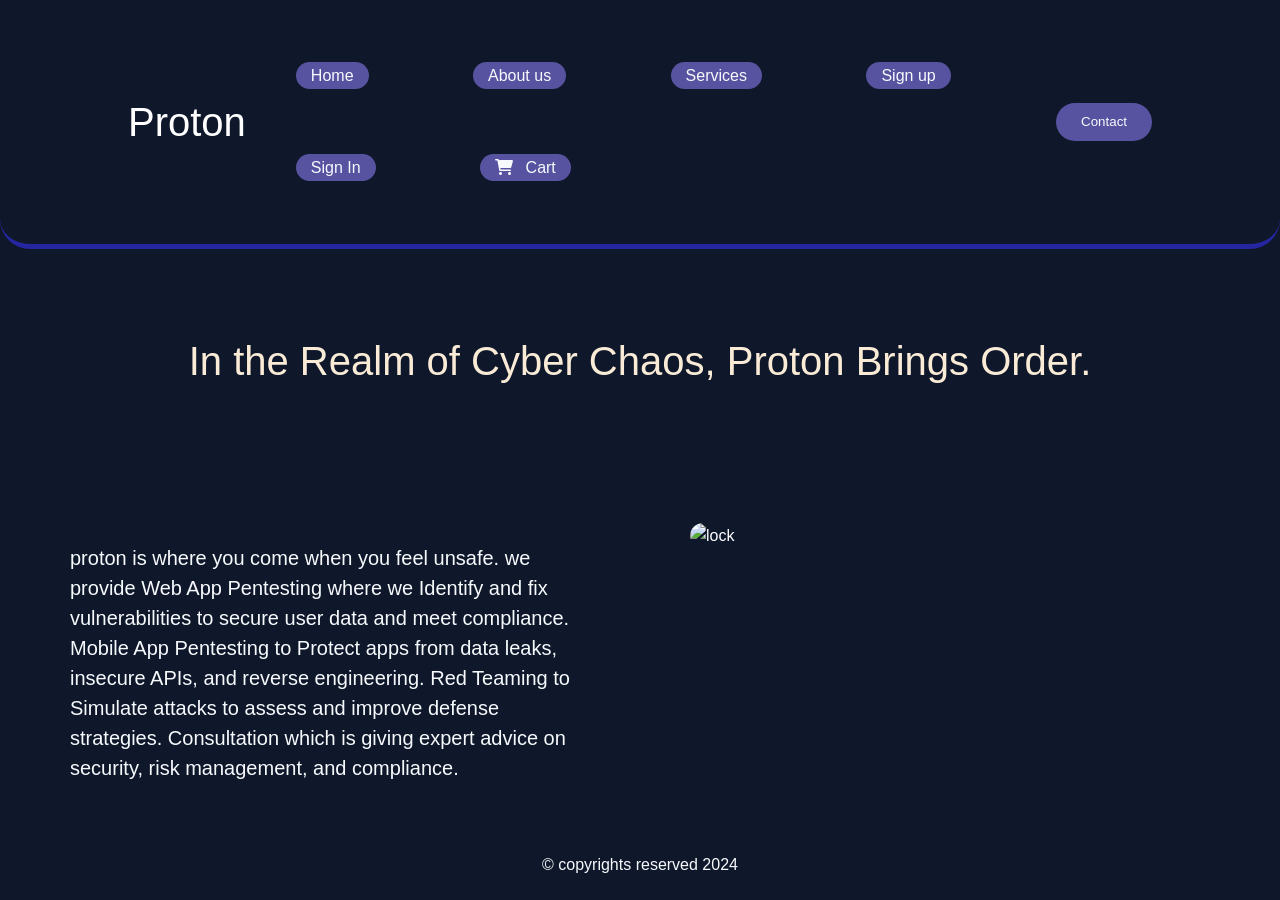
==== index.html @ 9f9c4aeb "alot" ====
<!DOCTYPE html>
<html lang="en">

<head>
  <meta charset="UTF-8">
  <meta name="viewport" content="width=device-width, initial-scale=1.0">
  <title>Proton</title>
  <link rel="shortcut icon" href="/images/Education-42-512.webp" type="image/x-icon">
  <link rel="stylesheet" href="style.css">
  <link rel="stylesheet" href="https://cdnjs.cloudflare.com/ajax/libs/font-awesome/6.0.0/css/all.min.css">
</head>

<body>
  <!--nav bar-->
  <header>
    <h1>Proton</h1>
    <nav class="navbar">
      <ul>
        <li><a href="/proton/index.html">Home</a></li>
        <li><a href="/proton/about.html">About us</a></li>
        <li><a href="/proton/services.html">Services</a></li>
        <li><a href="/proton/signup.html">Sign up</a></li>
        <li><a href="/proton/login.php">Sign In</a></li>
        <li><a href="checkout.php"><i class="fas fa-shopping-cart"></i> Cart</a></li>
      </ul>
    </nav>
    <a class="test" href="/proton/contactus.html"><button>Contact</button></a>
  </header>
  <h1 class="slogan">In the Realm of Cyber Chaos, Proton Brings Order.</h1>

  <div class="hero">
    <p>proton is where you come when you feel unsafe. we provide Web App Pentesting where we Identify and fix
      vulnerabilities to secure user data and meet compliance.
      Mobile App Pentesting to Protect apps from data leaks, insecure APIs, and reverse engineering.
      Red Teaming to Simulate attacks to assess and improve defense strategies.
      Consultation which is giving expert advice on security, risk management, and compliance.</p>
    <img src="images/lock.jpg" alt="lock">
  </div>
  <footer class="footer">

    <p>&copy; copyrights reserved 2024</p>
  </footer>




</body>

</html>
---- style.css ----
/* Base styles */
:root {
  --primary-color: #2563eb;
  --secondary-color: #1e40af;
  --background-color: #0f172a;
  --card-background: #1e293b;
  --text-primary: #ffffff;
  --text-secondary: #94a3b8;
}

* {
  margin: 0;
  padding: 0;
  box-sizing: border-box;
}

body {
  font-family: -apple-system, BlinkMacSystemFont, "Segoe UI", Roboto, Oxygen,
    Ubuntu, Cantarell, sans-serif;
  line-height: 1.6;
  color: var(--text-primary);
  background-color: var(--background-color);
}

main {
  max-width: 1200px;
  margin: 0 auto;
  padding: 2rem;
}

/* Hero Section */
.hero2 {
  text-align: center;
  padding: 4rem 0;
}

.hero2 h1 {
  font-size: 3rem;
  margin-bottom: 1rem;
  color: var(--text-primary);
}

.hero2 p {
  font-size: 1.25rem;
  color: var(--text-secondary);
}

/* Section Styles */
section {
  margin-bottom: 4rem;
}

section h2 {
  text-align: center;
  font-size: 2rem;
  margin-bottom: 2rem;
  color: var(--text-primary);
}

/* Button Styles */
.subscribe-btn {
  display: block;
  width: 100%;
  padding: 1rem;
  background-color: var(--primary-color);
  color: white;
  border: none;
  border-radius: 0.5rem;
  font-size: 1rem;
  font-weight: 600;
  cursor: pointer;
  transition: background-color 0.3s ease;
}

.subscribe-btn:hover {
  background-color: var(--secondary-color);
  padding: 15px;
}

li,
a,
button,
p,
h2 {
  font-family: "Montserrat", sans-serif;
  font-weight: 400;
  font-size: 30;
  text-decoration: none;
  color: rgb(247, 250, 253);
  line-height: 1.5;
}
header {
  display: flex;
  justify-content: space-between;
  align-items: center;
  padding: 30px 10%;
  border-radius: 30px;
  border-bottom: 5px solid;
  border-color: rgb(38, 38, 160);
}

.navbar {
  list-style: none;
}
.navbar li {
  display: inline-block;
  padding: 9px 25px;
  margin: 25px;
}

.navbar li a {
  transition: all 0.3s ease 0s;
  background-color: rgb(88, 83, 160);
  border-radius: 15px;
  border-color: rgb(33, 33, 127);
  padding: 5px 15px;
}

.navbar li a:hover {
  background-color: rgb(37, 39, 156);
}

.navbar li a i {
  margin-right: 8px;
}

button {
  padding: 9px 25px;
  background-color: rgb(88, 83, 160);
  border-radius: 30px;
  border: none;
  transition: all 0.3s ease 0s;
  cursor: pointer;
  border-color: blue;
}
button:hover {
  background-color: rgb(37, 39, 156);
}

h1 {
  color: rgb(255, 255, 255);
  cursor: pointer;
  font-weight: 200;
  font-size: 40px;
}

.slogan {
  text-align: center;
  padding: 70px;
  margin: 10px;
  background-image: url("images/cybersecurity_1920x1080.jpg");
  background-repeat: no-repeat;
  background-size: cover;
  background-position: center;
  border-radius: 20px;

  font-size: 40px;
  color: antiquewhite;
}

.hero {
  overflow: hidden;
}
.hero p {
  float: left;
  width: 50%;
  margin: 0;
  font-size: 20px;
  padding: 70px;
}
.hero img {
  float: right;
  width: 50%;
  height: auto;
  border-radius: 100px;
  padding: 50px;
}
.footer {
  text-align: center;
}

.what {
  text-align: center;
  padding: 30px;
}
span {
  color: rgb(36, 47, 214);
}
.para {
  font-size: 25px;
  margin: 30px;
}

form {
  background-color: #1a2537;
  width: 70%;
  text-align: center;
  margin: 20px auto;
  padding: 20px;
  border-radius: 25px;
  color: #000000;
}

input,
textarea {
  width: 50%;
  margin: 10px 0;
  font-size: 18px;
  padding: 10px;
  border-radius: 10px;
  border: none;
  color: #000000;
}
input[type="submit"] {
  width: 20%;
  background-color: #171717;
  color: aliceblue;
  font-size: 20px;
  border-radius: 8px;
  cursor: pointer;
}

/* Services Grid */
.services-grid {
  display: grid;
  grid-template-columns: repeat(auto-fit, minmax(250px, 1fr));
  gap: 2rem;
  margin-top: 2rem;
}

.service-card {
  background-color: var(--card-background);
  padding: 2rem;
  border-radius: 1rem;
  transition: transform 0.3s ease;
}

.service-card:hover {
  transform: translateY(-5px);
}

.service-card h3 {
  color: var(--text-primary);
  margin-bottom: 1rem;
  font-size: 1.25rem;
}

.service-card p {
  color: var(--text-secondary);
}

/* Plans Grid */
.plans-grid {
  display: grid;
  grid-template-columns: repeat(auto-fit, minmax(300px, 1fr));
  gap: 2rem;
  margin-top: 2rem;
}

.plan-card {
  background-color: var(--card-background);
  padding: 2rem;
  border-radius: 1rem;
  position: relative;
  transition: transform 0.3s ease;
}

.plan-card:hover {
  transform: translateY(-5px);
}

.plan-card.popular {
  border: 2px solid var(--primary-color);
}

.popular-badge {
  position: absolute;
  top: -12px;
  left: 50%;
  transform: translateX(-50%);
  background-color: var(--primary-color);
  color: white;
  padding: 0.5rem 1rem;
  border-radius: 1rem;
  font-size: 0.875rem;
  font-weight: 600;
}

.plan-card h3 {
  font-size: 1.5rem;
  margin-bottom: 1rem;
  color: var(--text-primary);
}

.price {
  margin-bottom: 1.5rem;
}

.price .amount {
  font-size: 2.5rem;
  font-weight: 700;
  color: var(--text-primary);
}

.price .period {
  color: var(--text-secondary);
}

.description {
  color: var(--text-secondary);
  margin-bottom: 1.5rem;
}

.features {
  list-style: none;
  margin-bottom: 2rem;
}

.features li {
  margin-bottom: 0.75rem;
  color: var(--text-primary);
}

.features li.disabled {
  color: var(--text-secondary);
}

/* Responsive Design */
@media (max-width: 768px) {
  .services-grid,
  .plans-grid {
    grid-template-columns: 1fr;
  }

  .plan-card {
    margin-bottom: 2rem;
  }
}

.thanks h1 {
  text-align: center;
  margin-top: 25px;
}
.thanks img,
.thanks button {
  width: 30%;
  margin-top: 20px;
  display: block;
  margin-left: auto;
  margin-right: auto;
  padding: 15px;
}
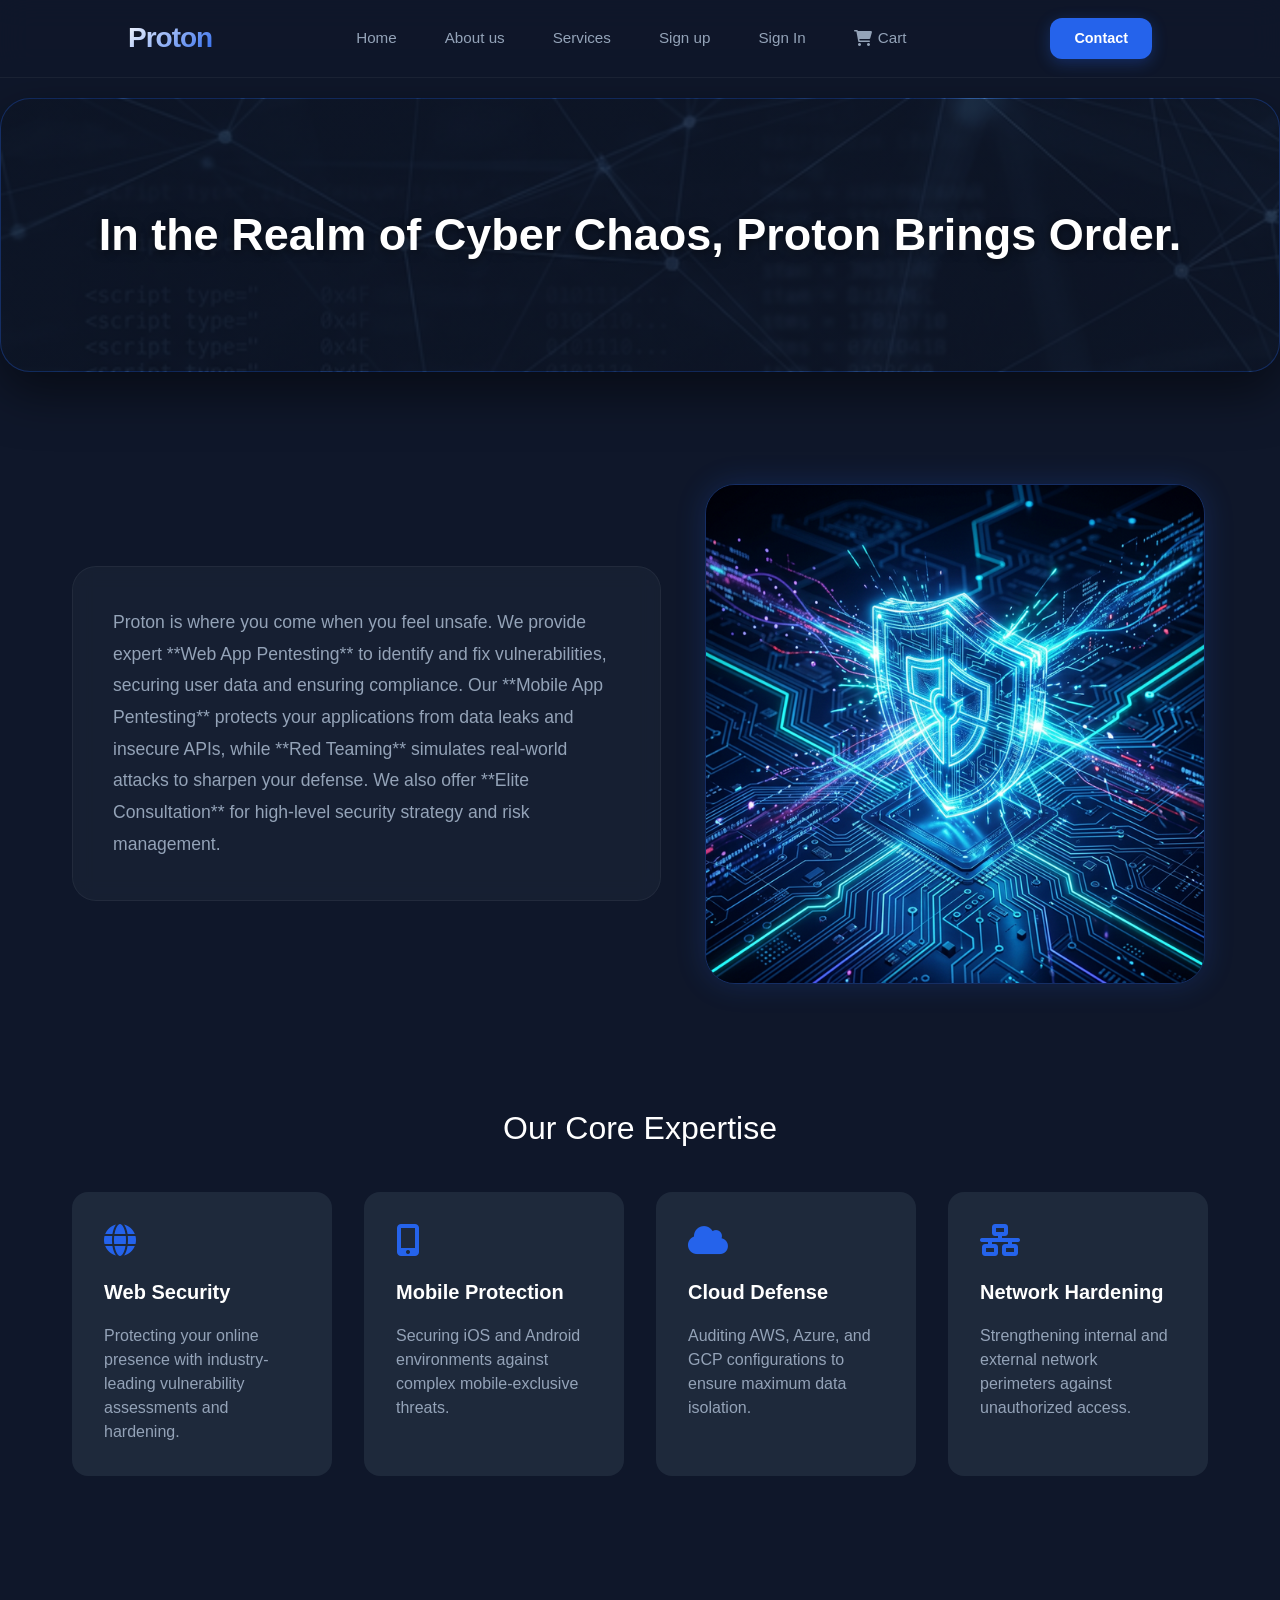
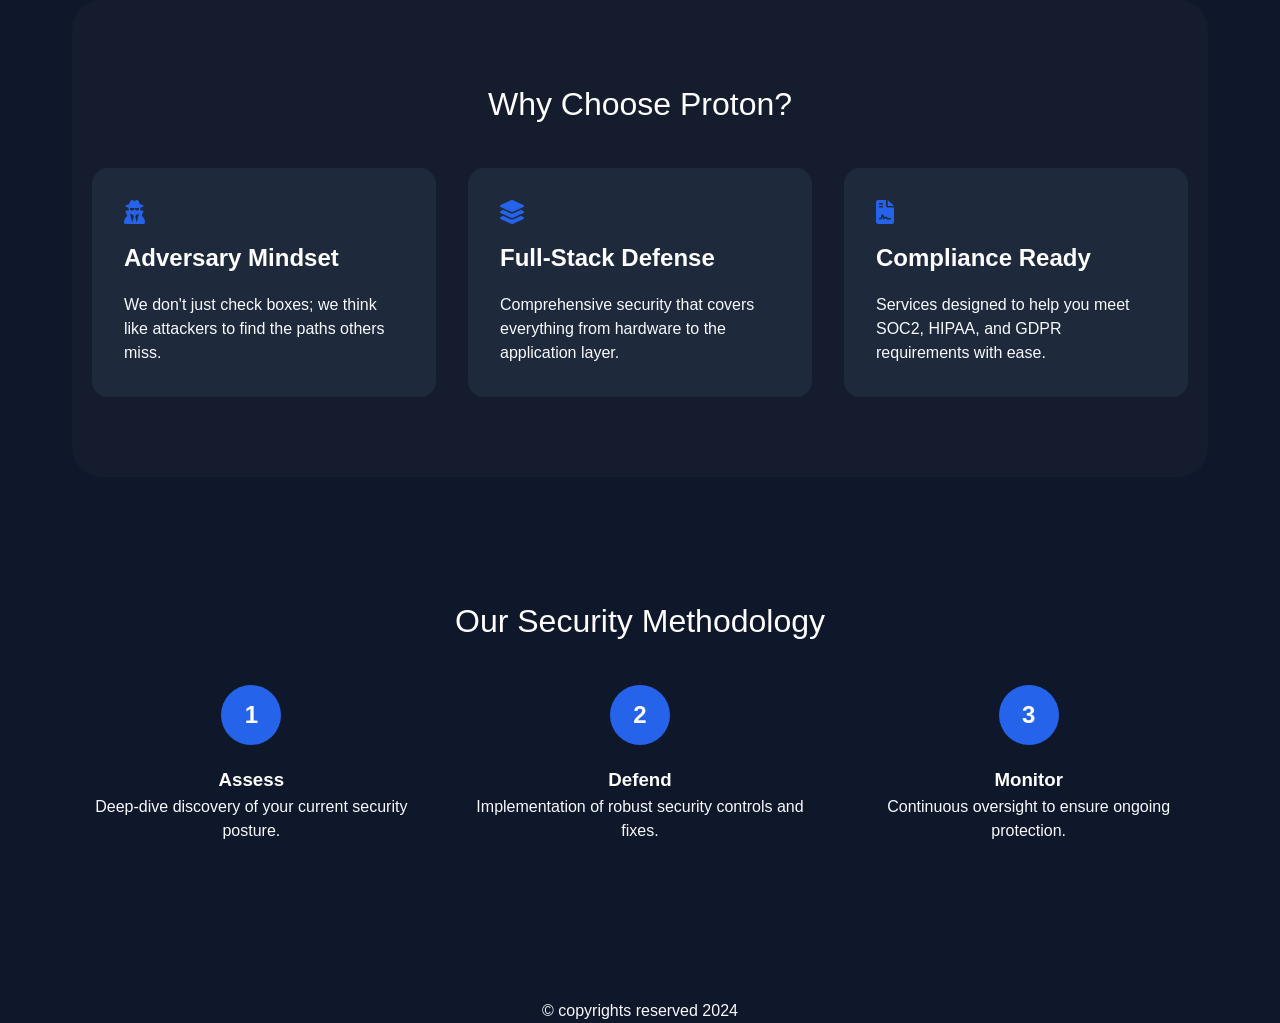
==== commit 814ad270: "new design" ====
--- a/index.html
+++ b/index.html
@@ -28,14 +28,96 @@
   </header>
   <h1 class="slogan">In the Realm of Cyber Chaos, Proton Brings Order.</h1>
 
-  <div class="hero">
-    <p>proton is where you come when you feel unsafe. we provide Web App Pentesting where we Identify and fix
-      vulnerabilities to secure user data and meet compliance.
-      Mobile App Pentesting to Protect apps from data leaks, insecure APIs, and reverse engineering.
-      Red Teaming to Simulate attacks to assess and improve defense strategies.
-      Consultation which is giving expert advice on security, risk management, and compliance.</p>
-    <img src="images/lock.jpg" alt="lock">
-  </div>
+  <main>
+    <div class="hero">
+      <p>Proton is where you come when you feel unsafe. We provide expert **Web App Pentesting** to identify and fix
+        vulnerabilities, securing user data and ensuring compliance. Our **Mobile App Pentesting** protects your
+        applications from data leaks and insecure APIs, while **Red Teaming** simulates real-world attacks to sharpen
+        your defense. We also offer **Elite Consultation** for high-level security strategy and risk management.</p>
+      <div class="hero-image-container">
+        <img src="images/cyber_hero.png" alt="Proton Cybersecurity Defense">
+      </div>
+    </div>
+
+    <section class="expertise" style="padding: 60px 0;">
+      <h2 style="text-align: center; margin-bottom: 40px;">Our Core Expertise</h2>
+      <div class="services-grid">
+        <div class="service-card">
+          <i class="fas fa-globe" style="font-size: 2rem; color: var(--primary-color); margin-bottom: 20px;"></i>
+          <h3>Web Security</h3>
+          <p>Protecting your online presence with industry-leading vulnerability assessments and hardening.</p>
+        </div>
+        <div class="service-card">
+          <i class="fas fa-mobile-alt" style="font-size: 2rem; color: var(--primary-color); margin-bottom: 20px;"></i>
+          <h3>Mobile Protection</h3>
+          <p>Securing iOS and Android environments against complex mobile-exclusive threats.</p>
+        </div>
+        <div class="service-card">
+          <i class="fas fa-cloud" style="font-size: 2rem; color: var(--primary-color); margin-bottom: 20px;"></i>
+          <h3>Cloud Defense</h3>
+          <p>Auditing AWS, Azure, and GCP configurations to ensure maximum data isolation.</p>
+        </div>
+        <div class="service-card">
+          <i class="fas fa-network-wired"
+            style="font-size: 2rem; color: var(--primary-color); margin-bottom: 20px;"></i>
+          <h3>Network Hardening</h3>
+          <p>Strengthening internal and external network perimeters against unauthorized access.</p>
+        </div>
+      </div>
+    </section>
+
+    <section class="why-proton"
+      style="background: rgba(255,255,255,0.02); padding: 80px 20px; border-radius: 30px; margin-bottom: 60px;">
+      <h2 style="text-align: center; margin-bottom: 40px;">Why Choose Proton?</h2>
+      <div class="plans-grid">
+        <div class="plan-card">
+          <i class="fas fa-user-secret"
+            style="font-size: 1.5rem; color: var(--primary-color); margin-bottom: 15px;"></i>
+          <h3>Adversary Mindset</h3>
+          <p>We don't just check boxes; we think like attackers to find the paths others miss.</p>
+        </div>
+        <div class="plan-card">
+          <i class="fas fa-layer-group"
+            style="font-size: 1.5rem; color: var(--primary-color); margin-bottom: 15px;"></i>
+          <h3>Full-Stack Defense</h3>
+          <p>Comprehensive security that covers everything from hardware to the application layer.</p>
+        </div>
+        <div class="plan-card">
+          <i class="fas fa-file-contract"
+            style="font-size: 1.5rem; color: var(--primary-color); margin-bottom: 15px;"></i>
+          <h3>Compliance Ready</h3>
+          <p>Services designed to help you meet SOC2, HIPAA, and GDPR requirements with ease.</p>
+        </div>
+      </div>
+    </section>
+
+    <section class="methodology" style="text-align: center; padding: 60px 0;">
+      <h2>Our Security Methodology</h2>
+      <div style="display: flex; justify-content: space-around; flex-wrap: wrap; margin-top: 40px; gap: 30px;">
+        <div style="flex: 1; min-width: 200px;">
+          <div
+            style="width: 60px; height: 60px; background: var(--primary-color); border-radius: 50%; display: flex; align-items: center; justify-content: center; margin: 0 auto 20px; font-weight: bold; font-size: 1.5rem;">
+            1</div>
+          <h3>Assess</h3>
+          <p>Deep-dive discovery of your current security posture.</p>
+        </div>
+        <div style="flex: 1; min-width: 200px;">
+          <div
+            style="width: 60px; height: 60px; background: var(--primary-color); border-radius: 50%; display: flex; align-items: center; justify-content: center; margin: 0 auto 20px; font-weight: bold; font-size: 1.5rem;">
+            2</div>
+          <h3>Defend</h3>
+          <p>Implementation of robust security controls and fixes.</p>
+        </div>
+        <div style="flex: 1; min-width: 200px;">
+          <div
+            style="width: 60px; height: 60px; background: var(--primary-color); border-radius: 50%; display: flex; align-items: center; justify-content: center; margin: 0 auto 20px; font-weight: bold; font-size: 1.5rem;">
+            3</div>
+          <h3>Monitor</h3>
+          <p>Continuous oversight to ensure ongoing protection.</p>
+        </div>
+      </div>
+    </section>
+  </main>
   <footer class="footer">
 
     <p>&copy; copyrights reserved 2024</p>
--- a/style.css
+++ b/style.css
@@ -93,87 +93,149 @@
   display: flex;
   justify-content: space-between;
   align-items: center;
-  padding: 30px 10%;
-  border-radius: 30px;
-  border-bottom: 5px solid;
-  border-color: rgb(38, 38, 160);
-}
-
-.navbar {
+  padding: 1rem 10%;
+  position: sticky;
+  top: 0;
+  z-index: 1000;
+  background: rgba(15, 23, 42, 0.8);
+  backdrop-filter: blur(15px);
+  -webkit-backdrop-filter: blur(15px);
+  border-bottom: 1px solid rgba(255, 255, 255, 0.05);
+  transition: all 0.3s ease;
+}
+
+header h1 {
+  font-size: 1.75rem;
+  font-weight: 800;
+  background: linear-gradient(135deg, #fff 0%, var(--primary-color) 100%);
+  -webkit-background-clip: text;
+  background-clip: text;
+  -webkit-text-fill-color: transparent;
+  letter-spacing: -1px;
+}
+
+.navbar ul {
   list-style: none;
-}
+  display: flex;
+  align-items: center;
+  gap: 1.5rem;
+}
+
 .navbar li {
-  display: inline-block;
-  padding: 9px 25px;
-  margin: 25px;
+  padding: 0;
+  margin: 0;
 }
 
 .navbar li a {
-  transition: all 0.3s ease 0s;
-  background-color: rgb(88, 83, 160);
-  border-radius: 15px;
-  border-color: rgb(33, 33, 127);
-  padding: 5px 15px;
+  font-size: 0.95rem;
+  font-weight: 500;
+  color: var(--text-secondary);
+  padding: 0.5rem 0.75rem;
+  background: transparent;
+  transition: all 0.3s ease;
+  border-radius: 8px;
+  display: flex;
+  align-items: center;
 }
 
 .navbar li a:hover {
-  background-color: rgb(37, 39, 156);
+  color: var(--text-primary);
+  background: rgba(37, 99, 235, 0.1);
+  box-shadow: 0 0 15px rgba(37, 99, 235, 0.2);
 }
 
 .navbar li a i {
-  margin-right: 8px;
-}
-
-button {
-  padding: 9px 25px;
-  background-color: rgb(88, 83, 160);
-  border-radius: 30px;
+  margin-right: 6px;
+  font-size: 1rem;
+}
+
+/* Contact Button in Header */
+.test button {
+  padding: 0.6rem 1.5rem;
+  background-color: var(--primary-color);
+  color: white;
+  border-radius: 12px;
+  font-weight: 600;
+  font-size: 0.9rem;
   border: none;
-  transition: all 0.3s ease 0s;
-  cursor: pointer;
-  border-color: blue;
-}
-button:hover {
-  background-color: rgb(37, 39, 156);
-}
-
-h1 {
-  color: rgb(255, 255, 255);
-  cursor: pointer;
-  font-weight: 200;
-  font-size: 40px;
+  box-shadow: 0 4px 15px rgba(37, 99, 235, 0.3);
+  transition: all 0.3s ease;
+}
+
+.test button:hover {
+  background-color: var(--secondary-color);
+  transform: translateY(-2px);
+  box-shadow: 0 6px 20px rgba(37, 99, 235, 0.4);
 }
 
 .slogan {
   text-align: center;
-  padding: 70px;
-  margin: 10px;
-  background-image: url("images/cybersecurity_1920x1080.jpg");
+  padding: 100px 20px;
+  margin: 20px 0;
+  background-image: linear-gradient(rgba(15, 23, 42, 0.7), rgba(15, 23, 42, 0.7)), url("images/cyber_bg.png");
   background-repeat: no-repeat;
   background-size: cover;
   background-position: center;
-  border-radius: 20px;
-
-  font-size: 40px;
-  color: antiquewhite;
+  border-radius: 30px;
+  border: 1px solid rgba(37, 99, 235, 0.3);
+  box-shadow: 0 20px 50px rgba(0, 0, 0, 0.5);
+  position: relative;
+  overflow: hidden;
+  font-size: 45px;
+  color: #fff;
+  text-shadow: 0 2px 10px rgba(0, 0, 0, 0.5);
+  animation: fadeIn 1.2s ease-out;
+}
+
+@keyframes fadeIn {
+  from { opacity: 0; transform: translateY(20px); }
+  to { opacity: 1; transform: translateY(0); }
 }
 
 .hero {
-  overflow: hidden;
-}
+  display: flex;
+  align-items: center;
+  justify-content: space-between;
+  gap: 40px;
+  padding: 60px 0;
+  flex-wrap: wrap;
+}
+
 .hero p {
-  float: left;
-  width: 50%;
-  margin: 0;
-  font-size: 20px;
-  padding: 70px;
-}
+  flex: 1;
+  min-width: 300px;
+  font-size: 1.1rem;
+  line-height: 1.8;
+  color: var(--text-secondary);
+  background: rgba(30, 41, 59, 0.5);
+  padding: 40px;
+  border-radius: 24px;
+  backdrop-filter: blur(10px);
+  border: 1px solid rgba(255, 255, 255, 0.05);
+}
+
+.hero-image-container {
+  flex: 1;
+  min-width: 300px;
+  position: relative;
+  display: flex;
+  justify-content: center;
+  align-items: center;
+}
+
 .hero img {
-  float: right;
-  width: 50%;
+  width: 100%;
+  max-width: 500px;
   height: auto;
-  border-radius: 100px;
-  padding: 50px;
+  border-radius: 30px;
+  box-shadow: 0 0 30px rgba(37, 99, 235, 0.2);
+  border: 1px solid rgba(37, 99, 235, 0.3);
+  transition: all 0.5s ease;
+}
+
+.hero img:hover {
+  transform: scale(1.02);
+  box-shadow: 0 0 50px rgba(37, 99, 235, 0.4);
 }
 .footer {
   text-align: center;
@@ -350,3 +412,104 @@
   margin-right: auto;
   padding: 15px;
 }
+/* Authentication Pages */
+.auth-container {
+  max-width: 450px;
+  margin: 100px auto;
+  padding: 3rem;
+  background-color: var(--card-background);
+  border-radius: 2rem;
+  box-shadow: 0 20px 40px rgba(0, 0, 0, 0.4);
+  border: 1px solid rgba(255, 255, 255, 0.05);
+  animation: fadeIn 0.8s ease-out;
+}
+
+.auth-container h2 {
+  text-align: center;
+  font-size: 2rem;
+  font-weight: 700;
+  margin-bottom: 2.5rem;
+  background: linear-gradient(135deg, #fff 0%, var(--primary-color) 100%);
+  -webkit-background-clip: text;
+  background-clip: text;
+  -webkit-text-fill-color: transparent;
+}
+
+.auth-form .form-group {
+  margin-bottom: 1.5rem;
+}
+
+.auth-form label {
+  display: block;
+  font-size: 0.9rem;
+  color: var(--text-secondary);
+  margin-bottom: 0.6rem;
+  font-weight: 500;
+}
+
+.auth-form input {
+  width: 100%;
+  padding: 0.8rem 1rem;
+  border-radius: 0.75rem;
+  border: 1px solid rgba(255, 255, 255, 0.1);
+  background-color: rgba(15, 23, 42, 0.6);
+  color: white;
+  font-size: 1rem;
+  transition: all 0.3s ease;
+}
+
+.auth-form input:focus {
+  outline: none;
+  border-color: var(--primary-color);
+  box-shadow: 0 0 0 4px rgba(37, 99, 235, 0.1);
+  background-color: rgba(15, 23, 42, 0.8);
+}
+
+.auth-btn {
+  width: 100%;
+  padding: 0.8rem;
+  background-color: var(--primary-color);
+  color: white;
+  border: none;
+  border-radius: 0.75rem;
+  font-size: 1rem;
+  font-weight: 600;
+  cursor: pointer;
+  transition: all 0.3s ease;
+  margin-top: 1rem;
+  box-shadow: 0 4px 15px rgba(37, 99, 235, 0.3);
+}
+
+.auth-btn:hover {
+  background-color: var(--secondary-color);
+  transform: translateY(-2px);
+  box-shadow: 0 6px 20px rgba(37, 99, 235, 0.4);
+}
+
+.auth-footer {
+  text-align: center;
+  margin-top: 2rem;
+  font-size: 0.9rem;
+  color: var(--text-secondary);
+}
+
+.auth-footer a {
+  color: var(--primary-color);
+  font-weight: 600;
+  text-decoration: none;
+}
+
+.auth-footer a:hover {
+  text-decoration: underline;
+}
+
+.error-msg {
+  background-color: rgba(239, 68, 68, 0.1);
+  color: #f87171;
+  padding: 1rem;
+  border-radius: 0.75rem;
+  margin-bottom: 1.5rem;
+  text-align: center;
+  font-size: 0.9rem;
+  border: 1px solid rgba(239, 68, 68, 0.2);
+}
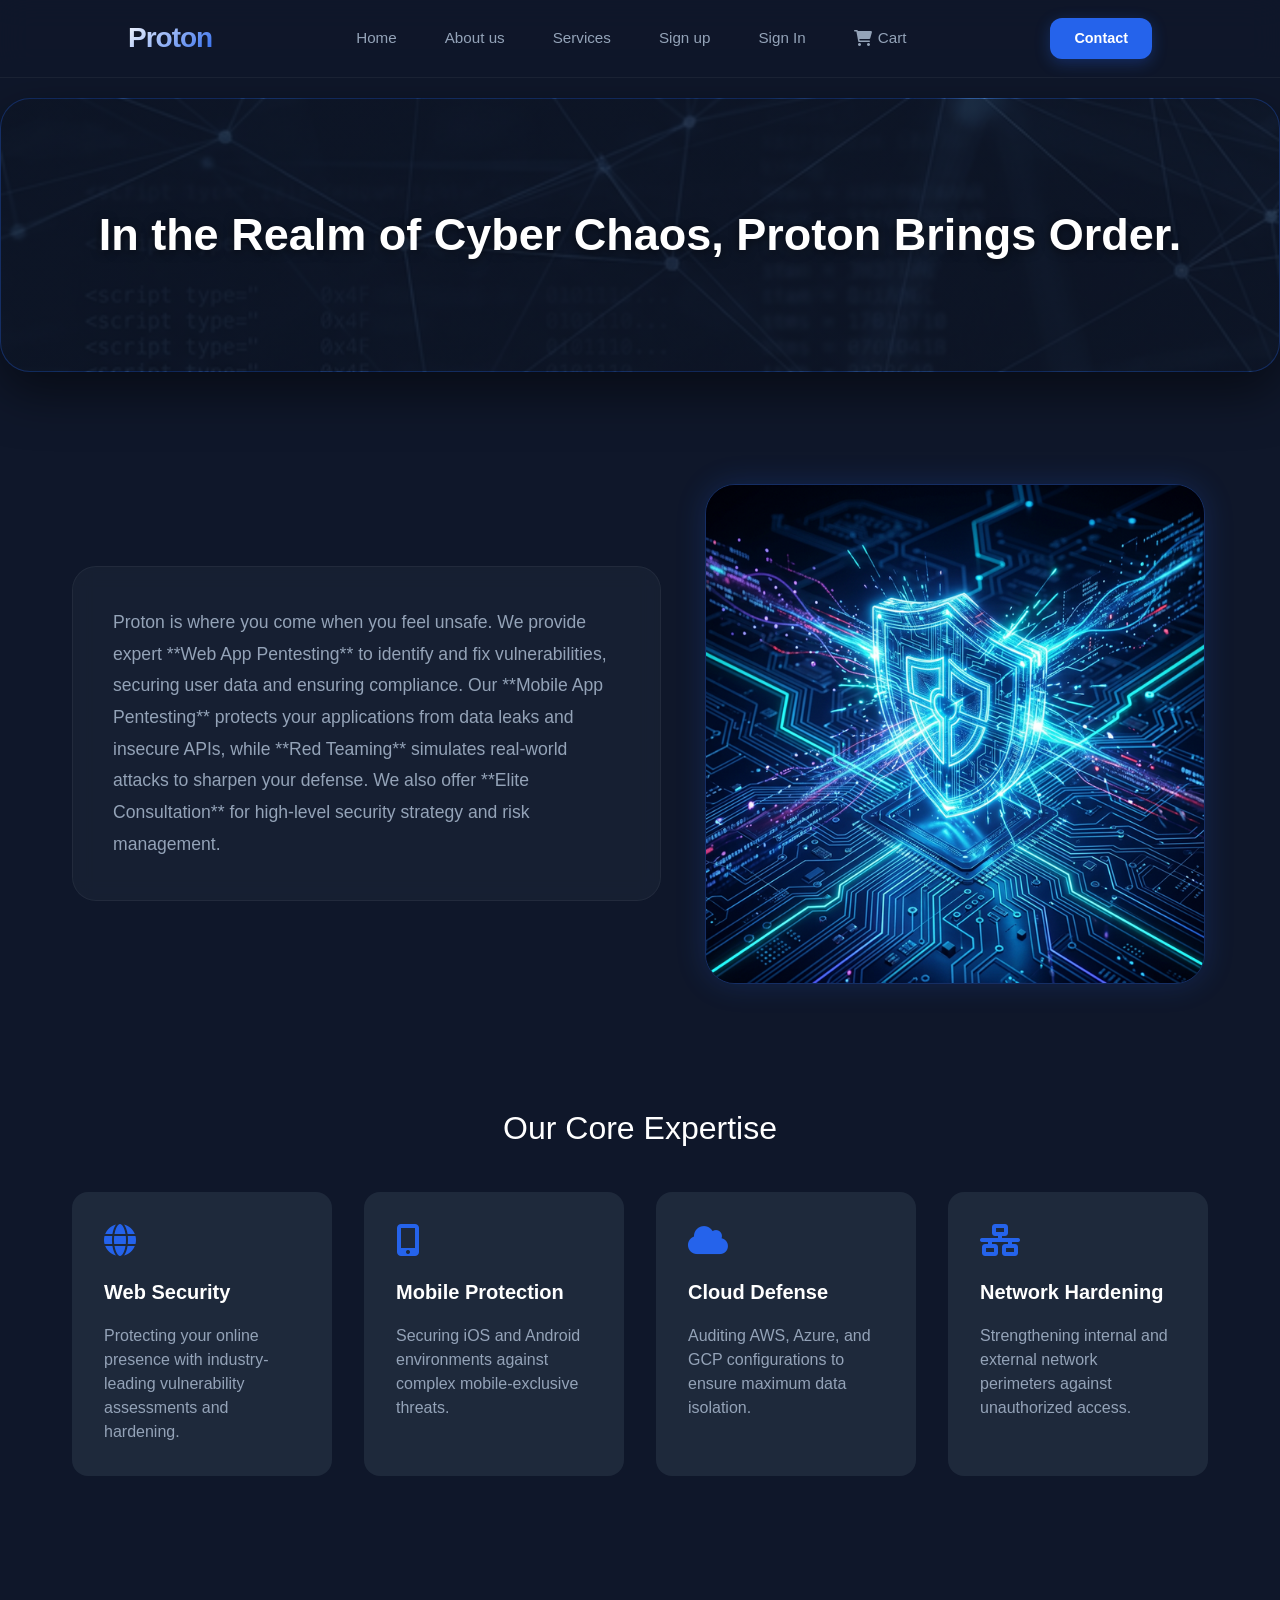
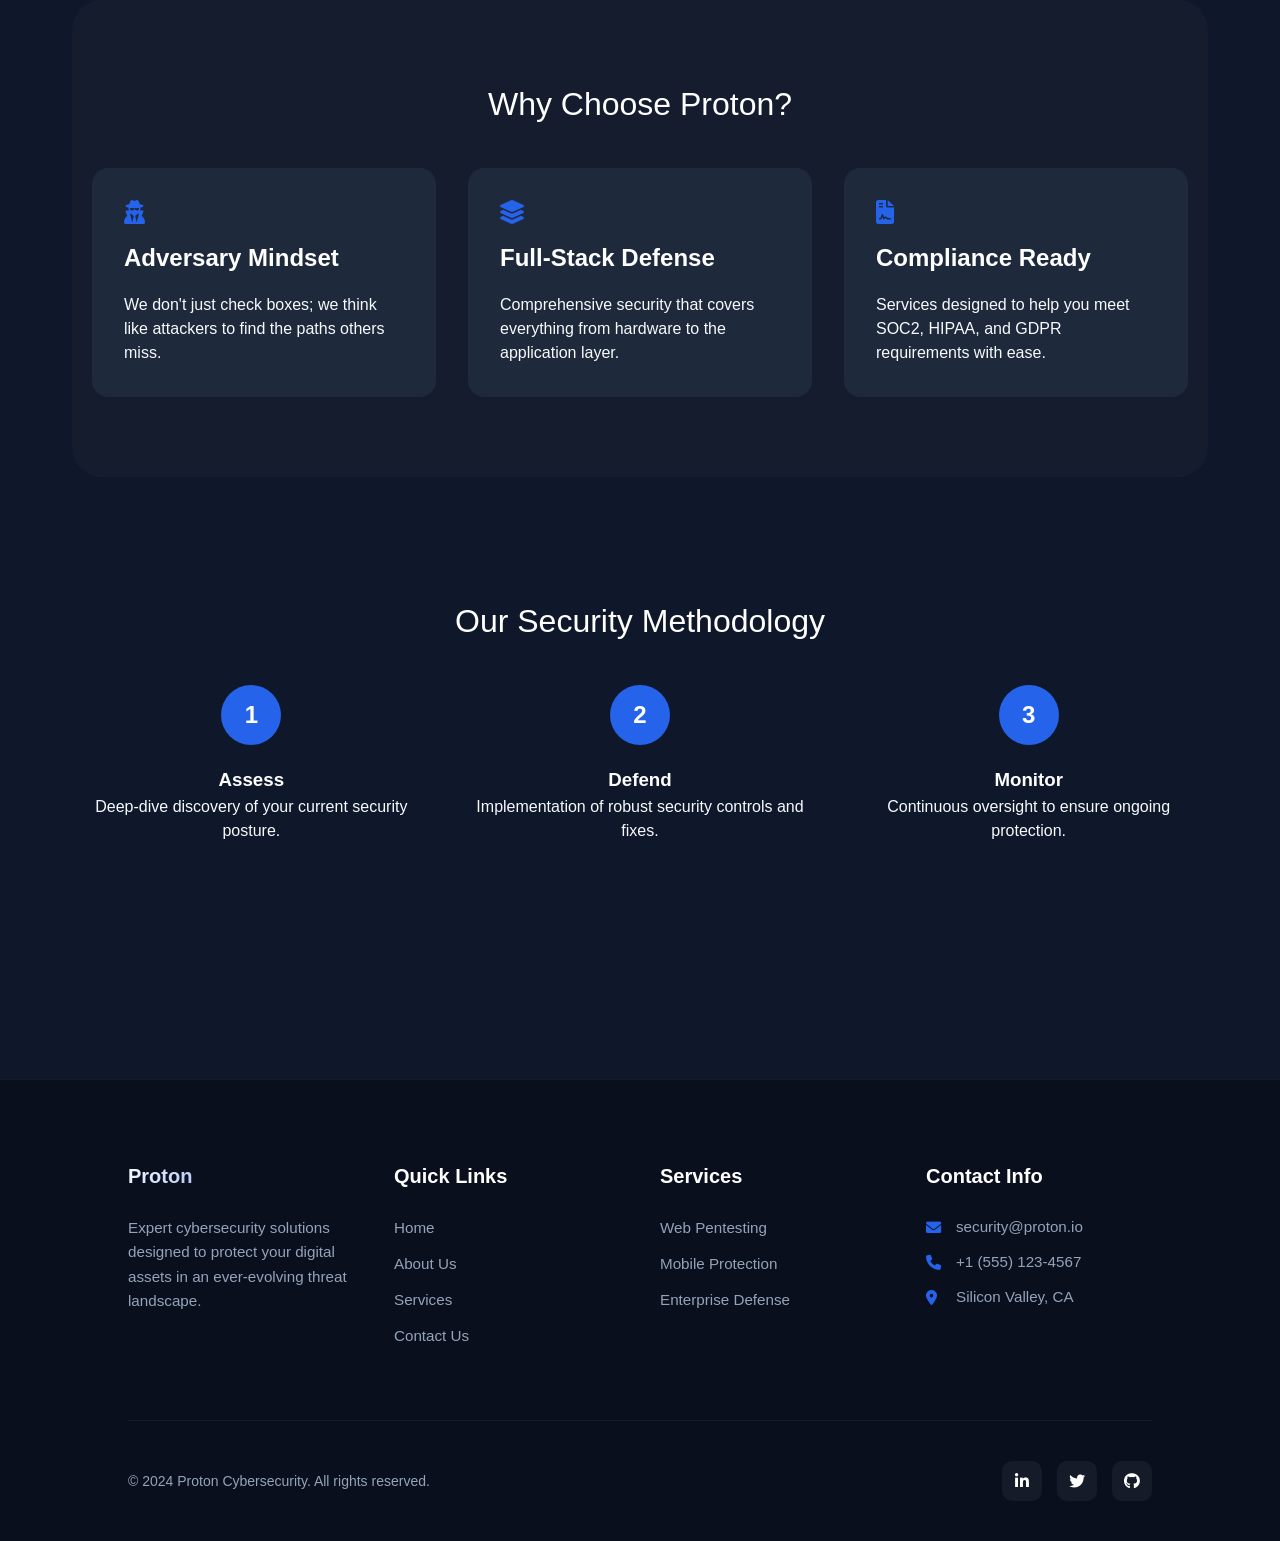
==== commit 4eb01c69: "edited some design" ====
--- a/index.html
+++ b/index.html
@@ -118,9 +118,46 @@
       </div>
     </section>
   </main>
-  <footer class="footer">
-
-    <p>&copy; copyrights reserved 2024</p>
+  <footer>
+    <div class="footer-content">
+      <div class="footer-col">
+        <h3 style="background: linear-gradient(135deg, #fff 0%, var(--primary-color) 100%); -webkit-background-clip: text; background-clip: text; -webkit-text-fill-color: transparent;">Proton</h3>
+        <p>Expert cybersecurity solutions designed to protect your digital assets in an ever-evolving threat landscape.</p>
+      </div>
+      <div class="footer-col">
+        <h3>Quick Links</h3>
+        <ul class="footer-links">
+          <li><a href="index.html">Home</a></li>
+          <li><a href="about.html">About Us</a></li>
+          <li><a href="services.html">Services</a></li>
+          <li><a href="contactus.html">Contact Us</a></li>
+        </ul>
+      </div>
+      <div class="footer-col">
+        <h3>Services</h3>
+        <ul class="footer-links">
+          <li><a href="ess.html">Web Pentesting</a></li>
+          <li><a href="pro.html">Mobile Protection</a></li>
+          <li><a href="all.html">Enterprise Defense</a></li>
+        </ul>
+      </div>
+      <div class="footer-col">
+        <h3>Contact Info</h3>
+        <ul class="footer-contact">
+          <li><i class="fas fa-envelope"></i> security@proton.io</li>
+          <li><i class="fas fa-phone"></i> +1 (555) 123-4567</li>
+          <li><i class="fas fa-map-marker-alt"></i> Silicon Valley, CA</li>
+        </ul>
+      </div>
+    </div>
+    <div class="footer-bottom">
+      <p>&copy; 2024 Proton Cybersecurity. All rights reserved.</p>
+      <div class="social-links">
+        <a href="#"><i class="fab fa-linkedin-in"></i></a>
+        <a href="#"><i class="fab fa-twitter"></i></a>
+        <a href="#"><i class="fab fa-github"></i></a>
+      </div>
+    </div>
   </footer>
 
 
--- a/style.css
+++ b/style.css
@@ -237,8 +237,112 @@
   transform: scale(1.02);
   box-shadow: 0 0 50px rgba(37, 99, 235, 0.4);
 }
-.footer {
-  text-align: center;
+/* Footer Redesign */
+footer {
+  background-color: #0a0f1d;
+  padding: 80px 10% 40px;
+  margin-top: 80px;
+  border-top: 1px solid rgba(255, 255, 255, 0.05);
+}
+
+.footer-content {
+  display: grid;
+  grid-template-columns: repeat(auto-fit, minmax(200px, 1fr));
+  gap: 40px;
+  margin-bottom: 60px;
+}
+
+.footer-col h3 {
+  color: var(--text-primary);
+  font-size: 1.25rem;
+  margin-bottom: 1.5rem;
+  font-weight: 700;
+}
+
+.footer-col p {
+  color: var(--text-secondary);
+  font-size: 0.95rem;
+  line-height: 1.6;
+}
+
+.footer-links {
+  list-style: none;
+}
+
+.footer-links li {
+  margin-bottom: 0.75rem;
+}
+
+.footer-links a {
+  color: var(--text-secondary);
+  text-decoration: none;
+  font-size: 0.95rem;
+  transition: all 0.3s ease;
+}
+
+.footer-links a:hover {
+  color: var(--primary-color);
+  padding-left: 5px;
+}
+
+.footer-contact li {
+  color: var(--text-secondary);
+  font-size: 0.95rem;
+  margin-bottom: 0.75rem;
+  display: flex;
+  align-items: center;
+  gap: 10px;
+}
+
+.footer-contact i {
+  color: var(--primary-color);
+  width: 20px;
+}
+
+.footer-bottom {
+  padding-top: 40px;
+  border-top: 1px solid rgba(255, 255, 255, 0.05);
+  display: flex;
+  justify-content: space-between;
+  align-items: center;
+  flex-wrap: wrap;
+  gap: 20px;
+}
+
+.footer-bottom p {
+  color: var(--text-secondary);
+  font-size: 0.875rem;
+}
+
+.social-links {
+  display: flex;
+  gap: 15px;
+}
+
+.social-links a {
+  width: 40px;
+  height: 40px;
+  border-radius: 10px;
+  background: rgba(255, 255, 255, 0.05);
+  display: flex;
+  align-items: center;
+  justify-content: center;
+  color: var(--text-primary);
+  text-decoration: none;
+  transition: all 0.3s ease;
+}
+
+.social-links a:hover {
+  background: var(--primary-color);
+  transform: translateY(-3px);
+  box-shadow: 0 5px 15px rgba(37, 99, 235, 0.3);
+}
+
+@media (max-width: 768px) {
+  .footer-bottom {
+    flex-direction: column;
+    text-align: center;
+  }
 }
 
 .what {
@@ -251,6 +355,91 @@
 .para {
   font-size: 25px;
   margin: 30px;
+}
+
+/* Contact Page */
+.contact-wrapper {
+  display: grid;
+  grid-template-columns: 1fr 1.5fr;
+  gap: 60px;
+  margin: 60px 0;
+  animation: fadeIn 0.8s ease-out;
+}
+
+.contact-info {
+  background: rgba(30, 41, 59, 0.5);
+  padding: 50px;
+  border-radius: 2rem;
+  backdrop-filter: blur(10px);
+  border: 1px solid rgba(255, 255, 255, 0.05);
+}
+
+.contact-info h2 {
+  text-align: left;
+  margin-bottom: 2rem;
+  background: linear-gradient(135deg, #fff 0%, var(--primary-color) 100%);
+  -webkit-background-clip: text;
+  background-clip: text;
+  -webkit-text-fill-color: transparent;
+}
+
+.contact-method {
+  display: flex;
+  align-items: center;
+  gap: 20px;
+  margin-bottom: 30px;
+}
+
+.contact-method i {
+  width: 50px;
+  height: 50px;
+  background: rgba(37, 99, 235, 0.1);
+  color: var(--primary-color);
+  border-radius: 12px;
+  display: flex;
+  align-items: center;
+  justify-content: center;
+  font-size: 1.25rem;
+}
+
+.contact-method div h4 {
+  color: var(--text-primary);
+  margin-bottom: 5px;
+  font-size: 1.1rem;
+}
+
+.contact-method div p {
+  color: var(--text-secondary);
+  font-size: 0.95rem;
+}
+
+.contact-form-container {
+  background: var(--card-background);
+  padding: 50px;
+  border-radius: 2rem;
+  box-shadow: 0 20px 40px rgba(0, 0, 0, 0.3);
+  border: 1px solid rgba(255, 255, 255, 0.05);
+}
+
+.contact-form-container h2 {
+  text-align: left;
+  margin-bottom: 2rem;
+}
+
+.contact-form .form-row {
+  display: grid;
+  grid-template-columns: 1fr 1fr;
+  gap: 20px;
+  margin-bottom: 20px;
+}
+
+@media (max-width: 900px) {
+  .contact-wrapper {
+    grid-template-columns: 1fr;
+  }
+  .contact-form .form-row {
+    grid-template-columns: 1fr;
+  }
 }
 
 form {
@@ -503,13 +692,258 @@
   text-decoration: underline;
 }
 
-.error-msg {
-  background-color: rgba(239, 68, 68, 0.1);
-  color: #f87171;
-  padding: 1rem;
-  border-radius: 0.75rem;
-  margin-bottom: 1.5rem;
+/* Checkout & Cart */
+.cart-container {
+  max-width: 1000px;
+  margin: 60px auto;
+  display: grid;
+  grid-template-columns: 1.5fr 1fr;
+  gap: 40px;
+  padding: 0 20px;
+}
+
+.cart-section, .summary-card {
+  background: var(--card-background);
+  border-radius: 2rem;
+  padding: 40px;
+  box-shadow: 0 20px 40px rgba(0, 0, 0, 0.3);
+  border: 1px solid rgba(255, 255, 255, 0.05);
+}
+
+.cart-header {
+  display: flex;
+  align-items: center;
+  gap: 15px;
+  margin-bottom: 30px;
+  padding-bottom: 20px;
+  border-bottom: 1px solid rgba(255, 255, 255, 0.05);
+}
+
+.cart-header i {
+  font-size: 1.5rem;
+  color: var(--primary-color);
+}
+
+.cart-item {
+  display: flex;
+  align-items: center;
+  gap: 20px;
+  padding: 25px;
+  background: rgba(15, 23, 42, 0.5);
+  border-radius: 1.25rem;
+  margin-bottom: 30px;
+  border: 1px solid rgba(255, 255, 255, 0.03);
+}
+
+.item-icon {
+  width: 60px;
+  height: 60px;
+  background: var(--primary-color);
+  border-radius: 15px;
+  display: flex;
+  align-items: center;
+  justify-content: center;
+  font-size: 1.5rem;
+  box-shadow: 0 8px 20px rgba(37, 99, 235, 0.3);
+}
+
+.item-details h3 {
+  margin-bottom: 5px;
+  font-size: 1.25rem;
+}
+
+.billing-info h3 {
+  margin-bottom: 20px;
+  font-size: 1.25rem;
+}
+
+.info-group {
+  margin-bottom: 20px;
+}
+
+.info-label {
+  font-size: 0.75rem;
+  color: var(--text-secondary);
+  text-transform: uppercase;
+  letter-spacing: 1.5px;
+  margin-bottom: 8px;
+}
+
+.info-value {
+  color: var(--text-primary);
+  font-weight: 500;
+}
+
+.summary-card {
+  height: fit-content;
+  position: sticky;
+  top: 100px;
+}
+
+.summary-row {
+  display: flex;
+  justify-content: space-between;
+  margin-bottom: 15px;
+  color: var(--text-secondary);
+}
+
+.total-row {
+  border-top: 1px solid rgba(255, 255, 255, 0.05);
+  margin-top: 25px;
+  padding-top: 25px;
+  font-size: 1.25rem;
+  font-weight: 700;
+  color: var(--text-primary);
+}
+
+.method-option {
+  display: block;
+  margin-bottom: 15px;
+  cursor: pointer;
+}
+
+.method-option input {
+  display: none;
+}
+
+.method-box {
+  padding: 1.25rem;
+  border: 2px solid rgba(255, 255, 255, 0.05);
+  border-radius: 1rem;
+  display: flex;
+  align-items: center;
+  gap: 15px;
+  transition: all 0.3s ease;
+  background: rgba(15, 23, 42, 0.3);
+}
+
+.method-option input:checked + .method-box {
+  border-color: var(--primary-color);
+  background: rgba(37, 99, 235, 0.1);
+  box-shadow: 0 0 20px rgba(37, 99, 235, 0.1);
+}
+
+/* Thank You Page */
+.thanks-container {
   text-align: center;
-  font-size: 0.9rem;
-  border: 1px solid rgba(239, 68, 68, 0.2);
-}
+  padding: 100px 20px;
+  max-width: 800px;
+  margin: 0 auto;
+  animation: fadeIn 0.8s ease-out;
+}
+
+.check-icon {
+  width: 100px;
+  height: 100px;
+  margin: 0 auto 40px;
+  background: #10b981;
+  border-radius: 50%;
+  display: flex;
+  align-items: center;
+  justify-content: center;
+  font-size: 50px;
+  color: white;
+  box-shadow: 0 0 30px rgba(16, 185, 129, 0.3);
+}
+
+/* Admin Dashboard */
+.admin-table-container {
+  overflow-x: auto;
+  margin-bottom: 50px;
+  border-radius: 1.5rem;
+  border: 1px solid rgba(255, 255, 255, 0.05);
+  background: var(--card-background);
+}
+
+.admin-table {
+  width: 100%;
+  border-collapse: collapse;
+}
+
+.admin-table th, .admin-table td {
+  padding: 1.25rem;
+  text-align: left;
+  border-bottom: 1px solid rgba(255, 255, 255, 0.05);
+}
+
+.admin-table th {
+  background: rgba(15, 23, 42, 0.8);
+  color: var(--primary-color);
+  font-weight: 700;
+  text-transform: uppercase;
+  font-size: 0.8rem;
+  letter-spacing: 1px;
+}
+
+.admin-table tr:hover {
+  background: rgba(255, 255, 255, 0.02);
+}
+
+.status-badge {
+    padding: 0.5rem 1rem;
+    border-radius: 2rem;
+    font-size: 0.8rem;
+    font-weight: 600;
+}
+
+.status-success {
+    background: rgba(16, 185, 129, 0.1);
+    color: #10b981;
+}
+
+@media (max-width: 850px) {
+  .cart-container {
+    grid-template-columns: 1fr;
+  }
+}
+
+/* Service Detail Page specific styles */
+.service-detail-hero {
+  padding: 120px 0 80px;
+  background: radial-gradient(circle at top right, rgba(37, 99, 235, 0.1), transparent),
+              radial-gradient(circle at bottom left, rgba(37, 99, 235, 0.05), transparent);
+}
+
+.plan-card.featured {
+  border: 2px solid var(--primary-color);
+  transform: scale(1.02);
+  position: relative;
+  overflow: hidden;
+}
+
+.plan-badge {
+  position: absolute;
+  top: 20px;
+  right: -30px;
+  background: var(--primary-color);
+  color: white;
+  padding: 5px 40px;
+  transform: rotate(45deg);
+  font-size: 0.75rem;
+  font-weight: 700;
+  box-shadow: 0 4px 10px rgba(0,0,0,0.3);
+}
+
+@keyframes fadeInLeft {
+  from { opacity: 0; transform: translateX(-30px); }
+  to { opacity: 1; transform: translateX(0); }
+}
+
+@keyframes fadeInRight {
+  from { opacity: 0; transform: translateX(30px); }
+  to { opacity: 1; transform: translateX(0); }
+}
+
+@keyframes fadeInDown {
+  from { opacity: 0; transform: translateY(-30px); }
+  to { opacity: 1; transform: translateY(0); }
+}
+
+@media (max-width: 900px) {
+  .service-config-wrapper {
+    grid-template-columns: 1fr !important;
+  }
+  .service-detail-hero {
+    padding: 100px 20px 60px;
+  }
+}
